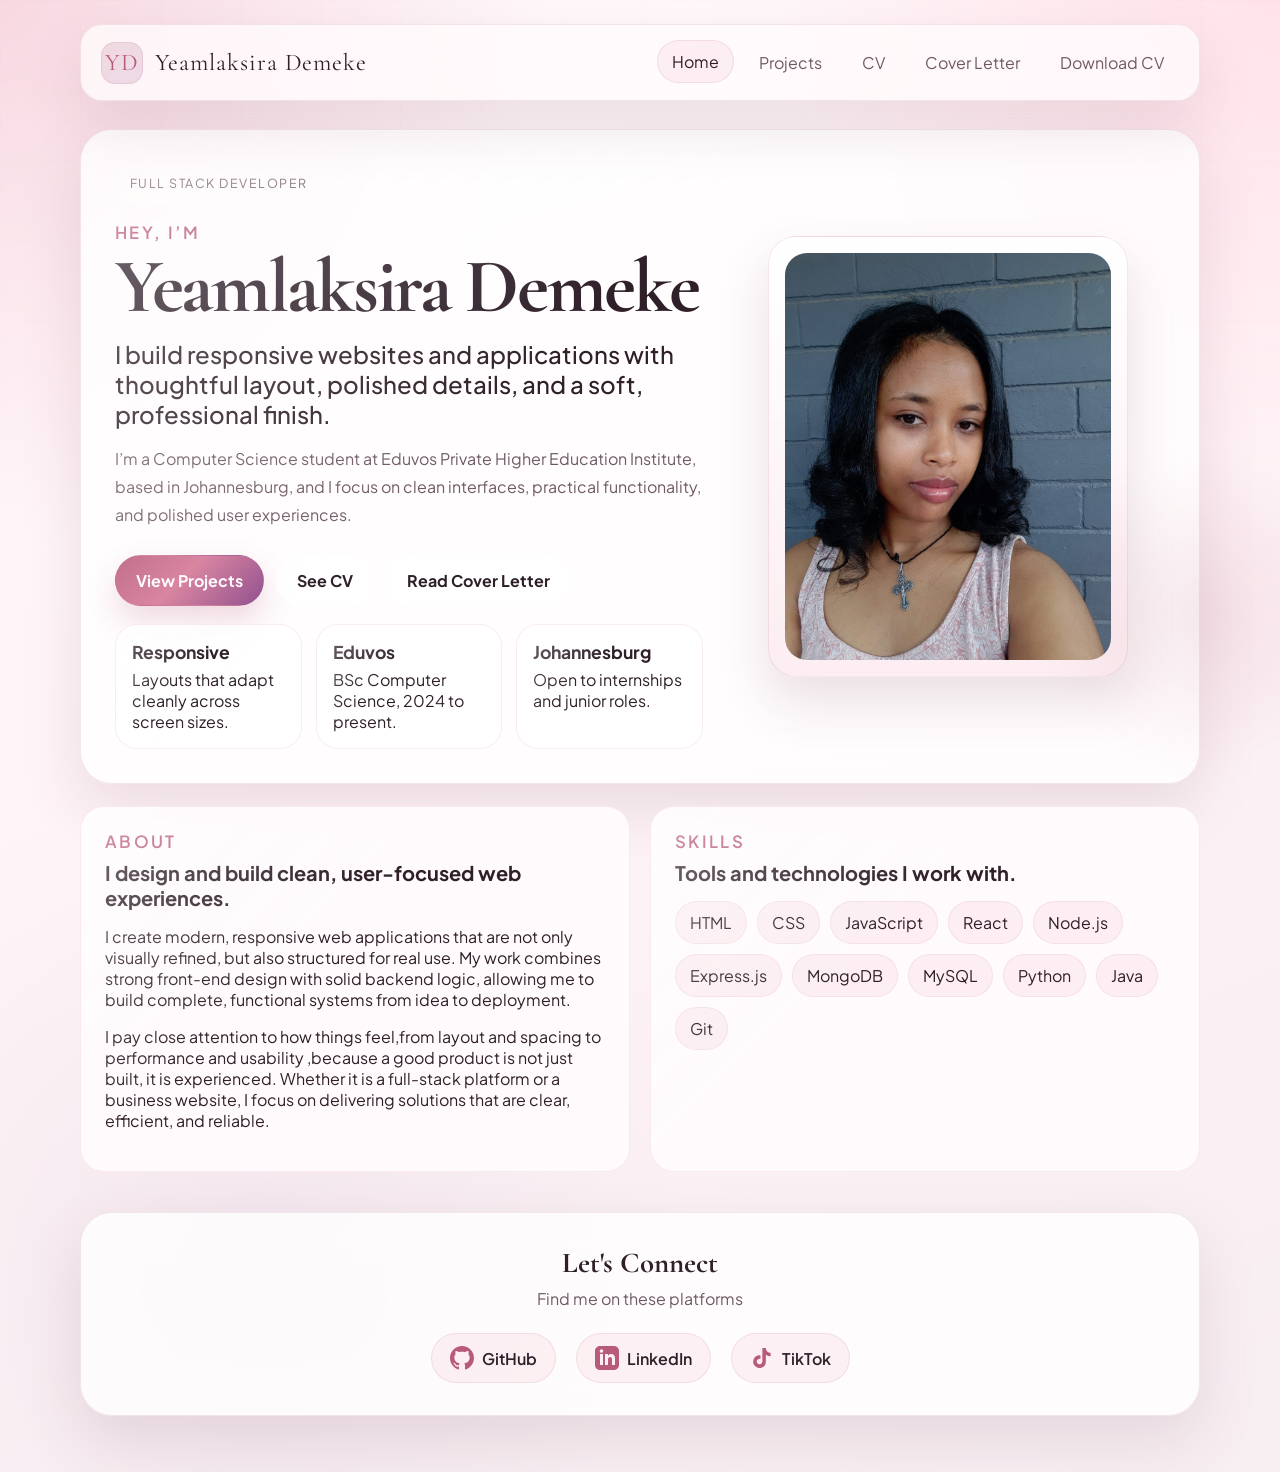
==== index.html @ c6e587d6 "Rename portfolio.html to index.html" ====
<!doctype html>
<html lang="en">
  <head>
    <meta charset="utf-8" />
    <meta name="viewport" content="width=device-width, initial-scale=1" />
    <title>Yeamlaksira Demeke | Portfolio</title>
    <link rel="preconnect" href="https://fonts.googleapis.com" />
    <link rel="preconnect" href="https://fonts.gstatic.com" crossorigin />
    <link
      href="https://fonts.googleapis.com/css2?family=Cormorant+Garamond:wght@500;600;700&family=Plus+Jakarta+Sans:wght@400;500;600;700;800&display=swap"
      rel="stylesheet"
    />
    <link rel="stylesheet" href="style.css" />
  </head>
  <body>
    <div class="page">
      <header class="site-nav">
        <a class="brand" href="portfolio.html">
          <span class="brand-mark">YD</span>
          <span>Yeamlaksira Demeke</span>
        </a>
        <nav aria-label="Primary">
          <ul class="nav-links">
            <li><a class="active" href="portfolio.html">Home</a></li>
            <li><a href="projects.html">Projects</a></li>
            <li><a href="cv.html">CV</a></li>
            <li><a href="coverletter.html">Cover Letter</a></li>
            <li>
              <a href="Yeamlaksira's CV" download>Download CV</a>
            </li>
          </ul>
        </nav>
      </header>

      <main class="hero">
        <section class="hero-copy">
          <p class="eyebrow">Full Stack Developer</p>
          <h2>Hey, I’m</h2>
          <h1>Yeamlaksira Demeke</h1>
          <h3>
            I build responsive websites and applications with thoughtful layout,
            polished details, and a soft, professional finish.
          </h3>
          <p class="lead">
            I’m a Computer Science student at Eduvos Private Higher Education
            Institute, based in Johannesburg, and I focus on clean interfaces,
            practical functionality, and polished user experiences.
          </p>
          <div class="hero-actions">
            <a class="button button-primary" href="projects.html"
              >View Projects</a
            >
            <a class="button button-secondary" href="cv.html">See CV</a>
            <a class="button button-secondary" href="coverletter.html"
              >Read Cover Letter</a
            >
          </div>
          <div class="info-strip" aria-label="Quick facts">
            <div class="info-card">
              <strong>Responsive</strong>
              <span>Layouts that adapt cleanly across screen sizes.</span>
            </div>
            <div class="info-card">
              <strong>Eduvos</strong>
              <span>BSc Computer Science, 2024 to present.</span>
            </div>
            <div class="info-card">
              <strong>Johannesburg</strong>
              <span>Open to internships and junior roles.</span>
            </div>
          </div>
        </section>

        <aside class="hero-visual">
          <div class="portrait-frame">
            <img
              src="mypic.jpeg"
              class="myimag"
              alt="Portrait of Yeamlaksira Demeke"
            />
          </div>
        </aside>
      </main>

      <section class="section-grid" aria-label="Skills and summary">
        <article class="content-card">
          <p class="section-title">About</p>
          <h3>I design and build clean, user-focused web experiences.</h3>
          <p>
            I create modern, responsive web applications that are not only
            visually refined, but also structured for real use. My work combines
            strong front-end design with solid backend logic, allowing me to
            build complete, functional systems from idea to deployment.
          </p>
          <p>
            I pay close attention to how things feel,from layout and spacing to
            performance and usability ,because a good product is not just built,
            it is experienced. Whether it is a full-stack platform or a business
            website, I focus on delivering solutions that are clear, efficient,
            and reliable.
          </p>
        </article>
        <article class="content-card">
          <p class="section-title">Skills</p>
          <h3>Tools and technologies I work with.</h3>
          <ul class="skill-list">
            <li>HTML</li>
            <li>CSS</li>
            <li>JavaScript</li>
            <li>React</li>
            <li>Node.js</li>
            <li>Express.js</li>
            <li>MongoDB</li>
            <li>MySQL</li>
            <li>Python</li>
            <li>Java</li>
            <li>Git</li>
          </ul>
        </article>
      </section>

      <section class="contact-section" aria-label="Contact and social links">
        <div class="contact-header">
          <h2>Let's Connect</h2>
          <p>Find me on these platforms</p>
        </div>
        <div class="social-links">
          <a
            href="https://github.com"
            target="_blank"
            rel="noopener noreferrer"
            title="GitHub"
            class="social-link"
          >
            <svg width="24" height="24" viewBox="0 0 24 24" fill="currentColor">
              <path
                d="M12 0c-6.626 0-12 5.373-12 12 0 5.302 3.438 9.8 8.207 11.387.599.111.793-.261.793-.577v-2.234c-3.338.726-4.033-1.416-4.033-1.416-.546-1.387-1.333-1.756-1.333-1.756-1.089-.745.083-.729.083-.729 1.205.084 1.839 1.237 1.839 1.237 1.07 1.834 2.807 1.304 3.492.997.107-.775.418-1.305.762-1.604-2.665-.305-5.467-1.334-5.467-5.931 0-1.311.469-2.381 1.236-3.221-.124-.303-.535-1.524.117-3.176 0 0 1.008-.322 3.301 1.23.957-.266 1.983-.399 3.003-.404 1.02.005 2.047.138 3.006.404 2.291-1.552 3.297-1.23 3.297-1.23.653 1.653.242 2.874.118 3.176.77.84 1.235 1.911 1.235 3.221 0 4.609-2.807 5.624-5.479 5.921.43.372.823 1.102.823 2.222v 3.293c0 .319.192.694.801.576 4.765-1.589 8.199-6.086 8.199-11.386 0-6.627-5.373-12-12-12z"
              />
            </svg>
            GitHub
          </a>
          <a
            href="https://linkedin.com"
            target="_blank"
            rel="noopener noreferrer"
            title="LinkedIn"
            class="social-link"
          >
            <svg width="24" height="24" viewBox="0 0 24 24" fill="currentColor">
              <path
                d="M19 0h-14c-2.761 0-5 2.239-5 5v14c0 2.761 2.239 5 5 5h14c2.762 0 5-2.239 5-5v-14c0-2.761-2.238-5-5-5zm-11 19h-3v-11h3v11zm-1.5-12.268c-.966 0-1.75-.79-1.75-1.764s.784-1.764 1.75-1.764 1.75.79 1.75 1.764-.783 1.764-1.75 1.764zm13.5 12.268h-3v-5.604c0-3.368-4-3.113-4 0v5.604h-3v-11h3v1.765c1.396-2.586 7-2.777 7 2.476v6.759z"
              />
            </svg>
            LinkedIn
          </a>
          <a
            href="https://tiktok.com"
            target="_blank"
            rel="noopener noreferrer"
            title="TikTok"
            class="social-link"
          >
            <svg width="24" height="24" viewBox="0 0 24 24" fill="currentColor">
              <path
                d="M19.59 6.69a4.83 4.83 0 0 1-3.77-4.25V2h-3.45v13.67a2.89 2.89 0 0 1-5.08 1.61 2.89 2.89 0 0 1 2.31-4.64 2.86 2.86 0 0 1 .88.13V9.4a6.84 6.84 0 0 0-1-.05A6.33 6.33 0 0 0 5 20.1a6.34 6.34 0 0 0 10.86-4.43v-7a8.16 8.16 0 0 0 4.77 1.52v-3.4a4.85 4.85 0 0 1-1.04-.11z"
              />
            </svg>
            TikTok
          </a>
        </div>
      </section>
    </div>
  </body>
</html>
---- style.css ----
:root {
  color-scheme: light;
  --bg: #fff7f8;
  --bg-soft: #fff1f4;
  --surface: rgba(255, 255, 255, 0.78);
  --surface-strong: rgba(255, 251, 252, 0.94);
  --border: rgba(155, 76, 97, 0.12);
  --text: #2e1f29;
  --muted: #6f5965;
  --accent: #b85b7a;
  --accent-strong: #8d4b8b;
  --accent-soft: #f7d5df;
  --shadow: 0 24px 60px rgba(122, 71, 93, 0.14);
}

* {
  box-sizing: border-box;
}

html {
  scroll-behavior: smooth;
}

body {
  margin: 0;
  min-height: 100vh;
  font-family: "Plus Jakarta Sans", "Segoe UI", sans-serif;
  color: var(--text);
  background:
    radial-gradient(
      circle at top left,
      rgba(247, 213, 223, 0.92),
      transparent 28%
    ),
    radial-gradient(
      circle at top right,
      rgba(255, 224, 232, 0.9),
      transparent 26%
    ),
    radial-gradient(
      circle at 20% 85%,
      rgba(186, 154, 190, 0.12),
      transparent 26%
    ),
    linear-gradient(160deg, #fffafc 0%, #fff4f7 38%, #f7eef2 100%);
}

body::before {
  content: "";
  position: fixed;
  inset: 0;
  pointer-events: none;
  background-image:
    linear-gradient(rgba(184, 91, 122, 0.04) 1px, transparent 1px),
    linear-gradient(90deg, rgba(184, 91, 122, 0.04) 1px, transparent 1px);
  background-size: 80px 80px;
  mask-image: linear-gradient(to bottom, rgba(0, 0, 0, 0.85), transparent 92%);
  opacity: 0.45;
}

body::after {
  content: "";
  position: fixed;
  inset: auto -8vw 12vh auto;
  width: 28vw;
  height: 28vw;
  border-radius: 50%;
  background: radial-gradient(
    circle,
    rgba(184, 91, 122, 0.13),
    transparent 64%
  );
  pointer-events: none;
  filter: blur(8px);
}

a {
  color: inherit;
}

img {
  max-width: 100%;
  display: block;
}

.page {
  width: min(1120px, calc(100% - 32px));
  margin: 0 auto;
  padding: 24px 0 56px;
}

.site-nav {
  position: sticky;
  top: 16px;
  z-index: 10;
  display: flex;
  justify-content: space-between;
  align-items: center;
  gap: 18px;
  padding: 16px 20px;
  margin-bottom: 28px;
  border: 1px solid var(--border);
  border-radius: 22px;
  background: rgba(255, 250, 252, 0.8);
  backdrop-filter: blur(20px);
  box-shadow: var(--shadow);
}

.brand {
  display: flex;
  align-items: center;
  gap: 12px;
  text-decoration: none;
  font-family: "Cormorant Garamond", Georgia, serif;
  font-size: 1.5rem;
  letter-spacing: 0.04em;
}

.brand-mark {
  width: 42px;
  height: 42px;
  display: grid;
  place-items: center;
  border-radius: 14px;
  background: linear-gradient(
    135deg,
    rgba(184, 91, 122, 0.18),
    rgba(141, 75, 139, 0.16)
  );
  border: 1px solid var(--border);
  color: var(--accent);
}

.nav-links {
  display: flex;
  flex-wrap: wrap;
  justify-content: flex-end;
  gap: 10px;
  margin: 0;
  padding: 0;
  list-style: none;
}

.nav-links a {
  display: inline-flex;
  align-items: center;
  gap: 8px;
  padding: 10px 14px;
  border-radius: 999px;
  text-decoration: none;
  color: var(--muted);
  border: 1px solid transparent;
  transition:
    transform 0.2s ease,
    border-color 0.2s ease,
    background 0.2s ease,
    color 0.2s ease;
}

.nav-links a:hover,
.nav-links a:focus-visible,
.nav-links a.active {
  color: var(--text);
  border-color: rgba(184, 91, 122, 0.14);
  background: rgba(247, 213, 223, 0.32);
  transform: translateY(-1px);
}

.hero,
.document-shell,
.projects-shell {
  border: 1px solid var(--border);
  border-radius: 32px;
  background: var(--surface);
  box-shadow: var(--shadow);
  backdrop-filter: blur(20px);
}

.hero,
.document-shell,
.projects-shell,
.content-card,
.project-card,
.letter-card,
.info-card {
  position: relative;
  overflow: hidden;
}

.hero::before,
.document-shell::before,
.projects-shell::before,
.content-card::before,
.project-card::before,
.letter-card::before,
.info-card::before {
  content: "";
  position: absolute;
  inset: 0;
  background: linear-gradient(
    135deg,
    rgba(255, 255, 255, 0.36),
    transparent 40%
  );
  pointer-events: none;
}

.hero {
  display: grid;
  grid-template-columns: minmax(0, 1.15fr) minmax(280px, 0.85fr);
  gap: 28px;
  align-items: center;
  padding: 34px;
}

.eyebrow {
  display: inline-flex;
  align-items: center;
  gap: 10px;
  padding: 8px 14px;
  margin: 0 0 18px;
  border-radius: 999px;
  color: var(--muted);
  background: rgba(255, 255, 255, 0.04);
  border: 1px solid rgba(255, 255, 255, 0.08);
  text-transform: uppercase;
  letter-spacing: 0.12em;
  font-size: 0.78rem;
}

.hero h1,
.page-title {
  margin: 0;
  font-family: "Cormorant Garamond", Georgia, serif;
  font-size: clamp(3rem, 6vw, 5.8rem);
  line-height: 0.94;
  letter-spacing: -0.03em;
}

.hero h2,
.section-title {
  margin: 0 0 8px;
  font-size: 1.05rem;
  color: var(--accent);
  font-weight: 600;
  text-transform: uppercase;
  letter-spacing: 0.14em;
}

.hero p,
.lead,
.document-shell p,
.project-card p {
  color: var(--muted);
  line-height: 1.75;
}

.hero-copy {
  max-width: 640px;
}

.hero-copy h3 {
  margin: 16px 0 0;
  font-size: clamp(1.2rem, 2vw, 1.5rem);
  font-weight: 500;
  color: var(--text);
}

.hero-actions {
  display: flex;
  flex-wrap: wrap;
  gap: 12px;
  margin-top: 26px;
}

.button,
.hero-actions a,
.hero-actions button,
.link-button {
  display: inline-flex;
  align-items: center;
  justify-content: center;
  gap: 10px;
  padding: 14px 20px;
  border-radius: 999px;
  border: 1px solid transparent;
  text-decoration: none;
  cursor: pointer;
  font: inherit;
  font-weight: 700;
  transition:
    transform 0.2s ease,
    box-shadow 0.2s ease,
    border-color 0.2s ease,
    background 0.2s ease;
}

.button-primary {
  color: #fffafc;
  background: linear-gradient(135deg, #b85b7a, #d67b99 45%, #8d4b8b);
  box-shadow: 0 14px 30px rgba(184, 91, 122, 0.24);
}

.button-secondary {
  color: var(--text);
  background: rgba(255, 255, 255, 0.66);
  border-color: rgba(184, 91, 122, 0.12);
}

.button:hover,
.button:focus-visible,
.hero-actions a:hover,
.hero-actions a:focus-visible,
.link-button:hover,
.link-button:focus-visible {
  transform: translateY(-2px);
}

.hero-visual {
  position: relative;
  display: grid;
  place-items: center;
  padding: 18px;
}

.portrait-frame {
  width: min(100%, 360px);
  padding: 16px;
  border-radius: 28px;
  background: linear-gradient(
    180deg,
    rgba(255, 255, 255, 0.8),
    rgba(247, 213, 223, 0.4)
  );
  border: 1px solid rgba(184, 91, 122, 0.14);
  box-shadow: 0 24px 50px rgba(122, 71, 93, 0.16);
}

.portrait-frame img {
  width: 100%;
  aspect-ratio: 4 / 5;
  object-fit: cover;
  border-radius: 22px;
}

.info-strip {
  display: grid;
  grid-template-columns: repeat(3, minmax(0, 1fr));
  gap: 14px;
  margin-top: 18px;
}

.info-card {
  padding: 16px;
  border-radius: 22px;
  background: rgba(255, 255, 255, 0.72);
  border: 1px solid rgba(184, 91, 122, 0.1);
}

.info-card strong {
  display: block;
  margin-bottom: 6px;
  font-size: 1.1rem;
}

.section-grid {
  display: grid;
  grid-template-columns: repeat(2, minmax(0, 1fr));
  gap: 20px;
  margin-top: 22px;
}

.content-card,
.project-card,
.letter-card {
  padding: 24px;
  border-radius: 24px;
  background: var(--surface-strong);
  border: 1px solid rgba(184, 91, 122, 0.1);
}

.content-card h3,
.project-card h3,
.letter-card h3 {
  margin: 0 0 10px;
  font-size: 1.25rem;
}

.skill-list,
.project-tags,
.contact-list {
  display: flex;
  flex-wrap: wrap;
  gap: 10px;
  margin: 16px 0 0;
  padding: 0;
  list-style: none;
}

.skill-list li,
.project-tags span,
.contact-list li {
  padding: 10px 14px;
  border-radius: 999px;
  background: rgba(247, 213, 223, 0.34);
  border: 1px solid rgba(184, 91, 122, 0.1);
  color: var(--text);
}

.document-shell {
  padding: 36px;
}

.document-header {
  display: flex;
  flex-wrap: wrap;
  justify-content: space-between;
  gap: 18px;
  margin-bottom: 22px;
  padding-bottom: 22px;
  border-bottom: 1px solid rgba(184, 91, 122, 0.1);
}

.document-header .page-title {
  font-size: clamp(2.6rem, 5vw, 4.6rem);
}

.section-block + .section-block {
  margin-top: 24px;
}

.document-shell h2 {
  margin: 0 0 12px;
  font-size: 1.3rem;
}

.timeline,
.project-grid {
  display: grid;
  gap: 18px;
}

.timeline {
  grid-template-columns: repeat(2, minmax(0, 1fr));
}

.project-grid {
  grid-template-columns: repeat(3, minmax(0, 1fr));
}

.project-card {
  min-height: 220px;
}

.project-card .meta {
  display: inline-flex;
  margin-bottom: 14px;
  padding: 8px 12px;
  border-radius: 999px;
  background: rgba(184, 91, 122, 0.12);
  color: var(--accent-strong);
  font-size: 0.82rem;
  letter-spacing: 0.08em;
  text-transform: uppercase;
}

.letter-card {
  max-width: 820px;
  margin: 0 auto;
}

.letter-card p {
  margin-top: 0;
}

.signature {
  margin-top: 26px;
  color: var(--text);
  font-weight: 700;
}

.footer-note {
  margin-top: 22px;
  text-align: center;
  color: rgba(111, 89, 101, 0.82);
  font-size: 0.95rem;
}

.hero-copy .lead {
  max-width: 58ch;
}

.intro-grid {
  display: grid;
  grid-template-columns: repeat(3, minmax(0, 1fr));
  gap: 16px;
}

.soft-accent {
  color: var(--accent-strong);
}

.contact-section {
  margin-top: 40px;
  padding: 32px;
  border: 1px solid var(--border);
  border-radius: 32px;
  background: var(--surface);
  box-shadow: var(--shadow);
  backdrop-filter: blur(20px);
  text-align: center;
}

.contact-header {
  margin-bottom: 24px;
}

.contact-header h2 {
  margin: 0 0 8px;
  font-size: 1.8rem;
  font-family: "Cormorant Garamond", Georgia, serif;
}

.contact-header p {
  margin: 0;
  color: var(--muted);
  font-size: 1rem;
}

.social-links {
  display: flex;
  justify-content: center;
  gap: 20px;
  flex-wrap: wrap;
}

.social-link {
  display: inline-flex;
  align-items: center;
  gap: 8px;
  padding: 12px 18px;
  border-radius: 999px;
  background: rgba(247, 213, 223, 0.32);
  border: 1px solid rgba(184, 91, 122, 0.14);
  text-decoration: none;
  color: var(--text);
  font-weight: 600;
  transition: all 0.2s ease;
}

.social-link:hover,
.social-link:focus-visible {
  background: rgba(184, 91, 122, 0.18);
  border-color: rgba(184, 91, 122, 0.3);
  transform: translateY(-2px);
  box-shadow: 0 8px 16px rgba(184, 91, 122, 0.15);
}

.social-link svg {
  width: 24px;
  height: 24px;
  color: var(--accent);
}

@media (max-width: 920px) {
  .hero,
  .section-grid,
  .timeline,
  .project-grid {
    grid-template-columns: 1fr;
  }

  .site-nav {
    position: static;
  }

  .document-shell,
  .hero {
    padding: 22px;
  }

  .info-strip {
    grid-template-columns: 1fr;
  }
}

@media (max-width: 640px) {
  .page {
    width: min(100% - 20px, 1120px);
    padding-top: 14px;
  }

  .site-nav {
    padding: 14px;
  }

  .nav-links {
    justify-content: flex-start;
  }

  .hero h1,
  .page-title {
    font-size: clamp(2.5rem, 14vw, 4rem);
  }

  .nav-links a {
    padding: 9px 12px;
  }
}
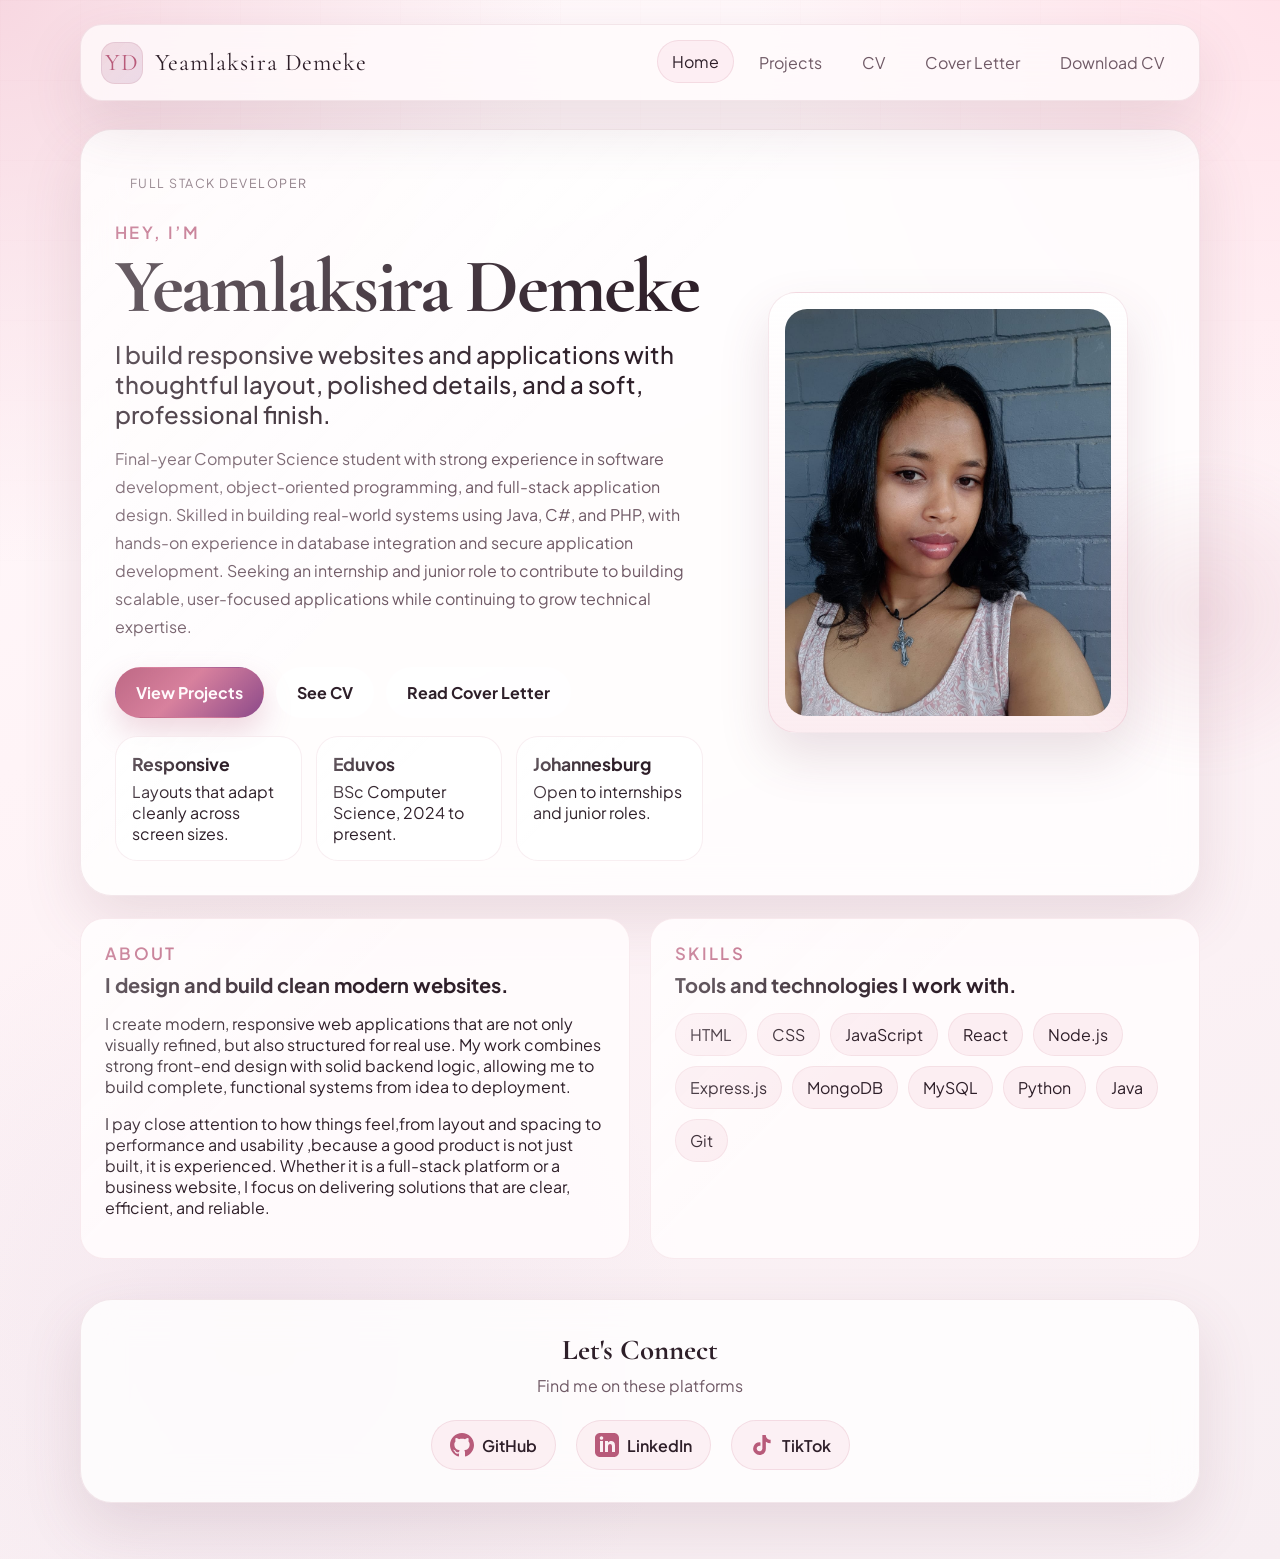
==== commit aa0b38ae: "updates" ====
--- a/index.html
+++ b/index.html
@@ -42,9 +42,12 @@
             polished details, and a soft, professional finish.
           </h3>
           <p class="lead">
-            I’m a Computer Science student at Eduvos Private Higher Education
-            Institute, based in Johannesburg, and I focus on clean interfaces,
-            practical functionality, and polished user experiences.
+           Final-year Computer Science student with strong experience in software 
+development, object-oriented programming, and full-stack application design. 
+Skilled in building real-world systems using Java, C#, and PHP, with hands-on 
+experience in database integration and secure application development. Seeking 
+an internship and junior role to contribute to building scalable, user-focused applications 
+while continuing to grow technical expertise.
           </p>
           <div class="hero-actions">
             <a class="button button-primary" href="projects.html"
@@ -85,7 +88,7 @@
       <section class="section-grid" aria-label="Skills and summary">
         <article class="content-card">
           <p class="section-title">About</p>
-          <h3>I design and build clean, user-focused web experiences.</h3>
+          <h3>I design and build clean modern websites.</h3>
           <p>
             I create modern, responsive web applications that are not only
             visually refined, but also structured for real use. My work combines
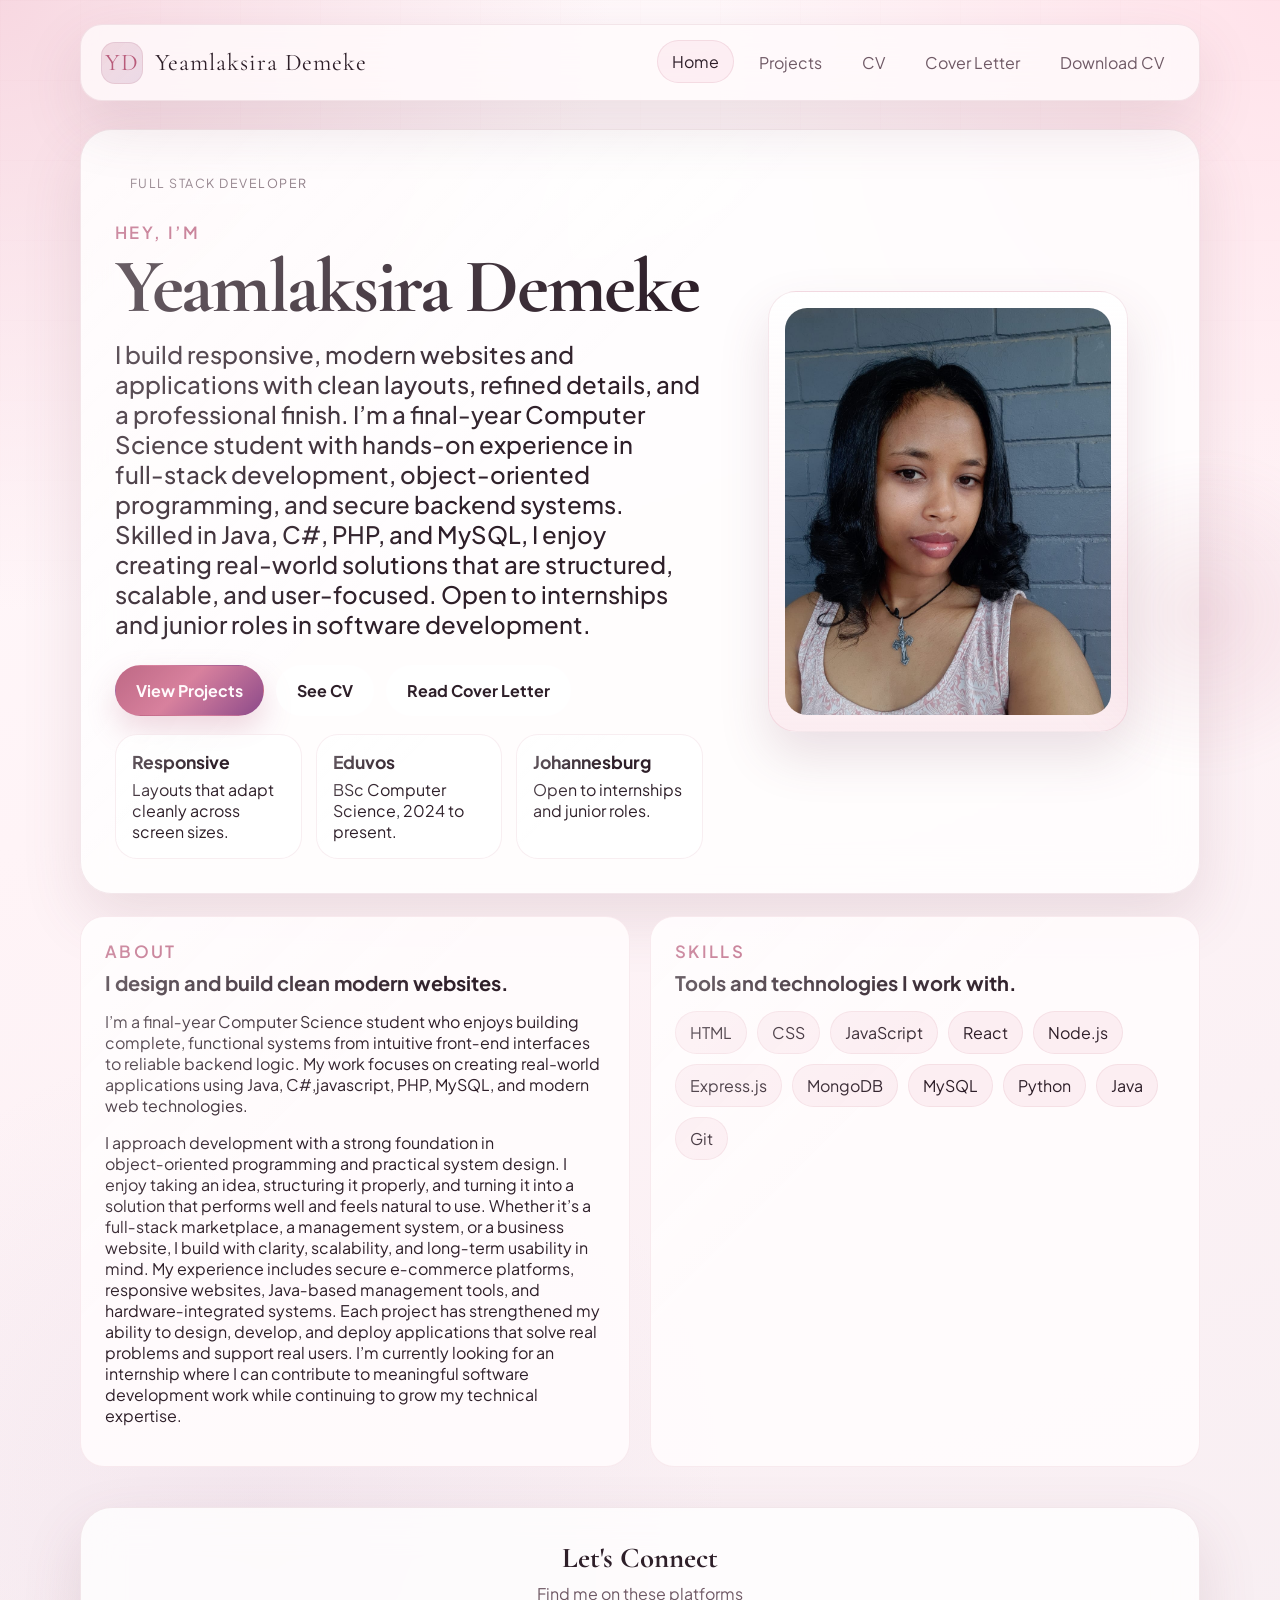
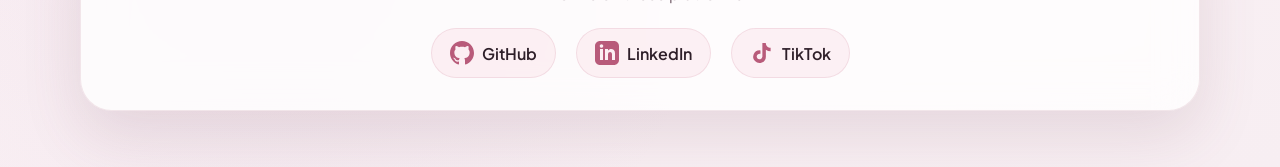
==== commit b5087f46: "updates" ====
--- a/index.html
+++ b/index.html
@@ -38,16 +38,12 @@
           <h2>Hey, I’m</h2>
           <h1>Yeamlaksira Demeke</h1>
           <h3>
-            I build responsive websites and applications with thoughtful layout,
-            polished details, and a soft, professional finish.
+           I build responsive, modern websites and applications with clean layouts, refined details, and a professional finish.
+I’m a final‑year Computer Science student with hands‑on experience in full‑stack development, object‑oriented programming, and secure backend systems. Skilled in Java, C#, PHP, and MySQL, I enjoy creating real-world solutions that are structured, scalable, and user‑focused.
+Open to internships and junior roles in software development.
           </h3>
           <p class="lead">
-           Final-year Computer Science student with strong experience in software 
-development, object-oriented programming, and full-stack application design. 
-Skilled in building real-world systems using Java, C#, and PHP, with hands-on 
-experience in database integration and secure application development. Seeking 
-an internship and junior role to contribute to building scalable, user-focused applications 
-while continuing to grow technical expertise.
+          
           </p>
           <div class="hero-actions">
             <a class="button button-primary" href="projects.html"
@@ -90,17 +86,15 @@
           <p class="section-title">About</p>
           <h3>I design and build clean modern websites.</h3>
           <p>
-            I create modern, responsive web applications that are not only
-            visually refined, but also structured for real use. My work combines
-            strong front-end design with solid backend logic, allowing me to
-            build complete, functional systems from idea to deployment.
+           I’m a final‑year Computer Science student who enjoys building complete, functional systems from intuitive
+            front‑end interfaces to reliable backend logic. My work focuses on creating real-world applications using Java, C#,javascript, PHP, MySQL, and modern web technologies.
           </p>
           <p>
-            I pay close attention to how things feel,from layout and spacing to
-            performance and usability ,because a good product is not just built,
-            it is experienced. Whether it is a full-stack platform or a business
-            website, I focus on delivering solutions that are clear, efficient,
-            and reliable.
+            I approach development with a strong foundation in object‑oriented programming and practical system design. I enjoy taking an idea, structuring it properly, and turning it into a solution that performs well and feels natural to use. Whether it’s a full‑stack marketplace, a management system, or a business website, I build with clarity, scalability, and long‑term usability in mind.
+
+My experience includes secure e‑commerce platforms, responsive websites, Java‑based management tools, and hardware‑integrated systems. Each project has strengthened my ability to design, develop, and deploy applications that solve real problems and support real users.
+
+I’m currently looking for an internship where I can contribute to meaningful software development work while continuing to grow my technical expertise.
           </p>
         </article>
         <article class="content-card">
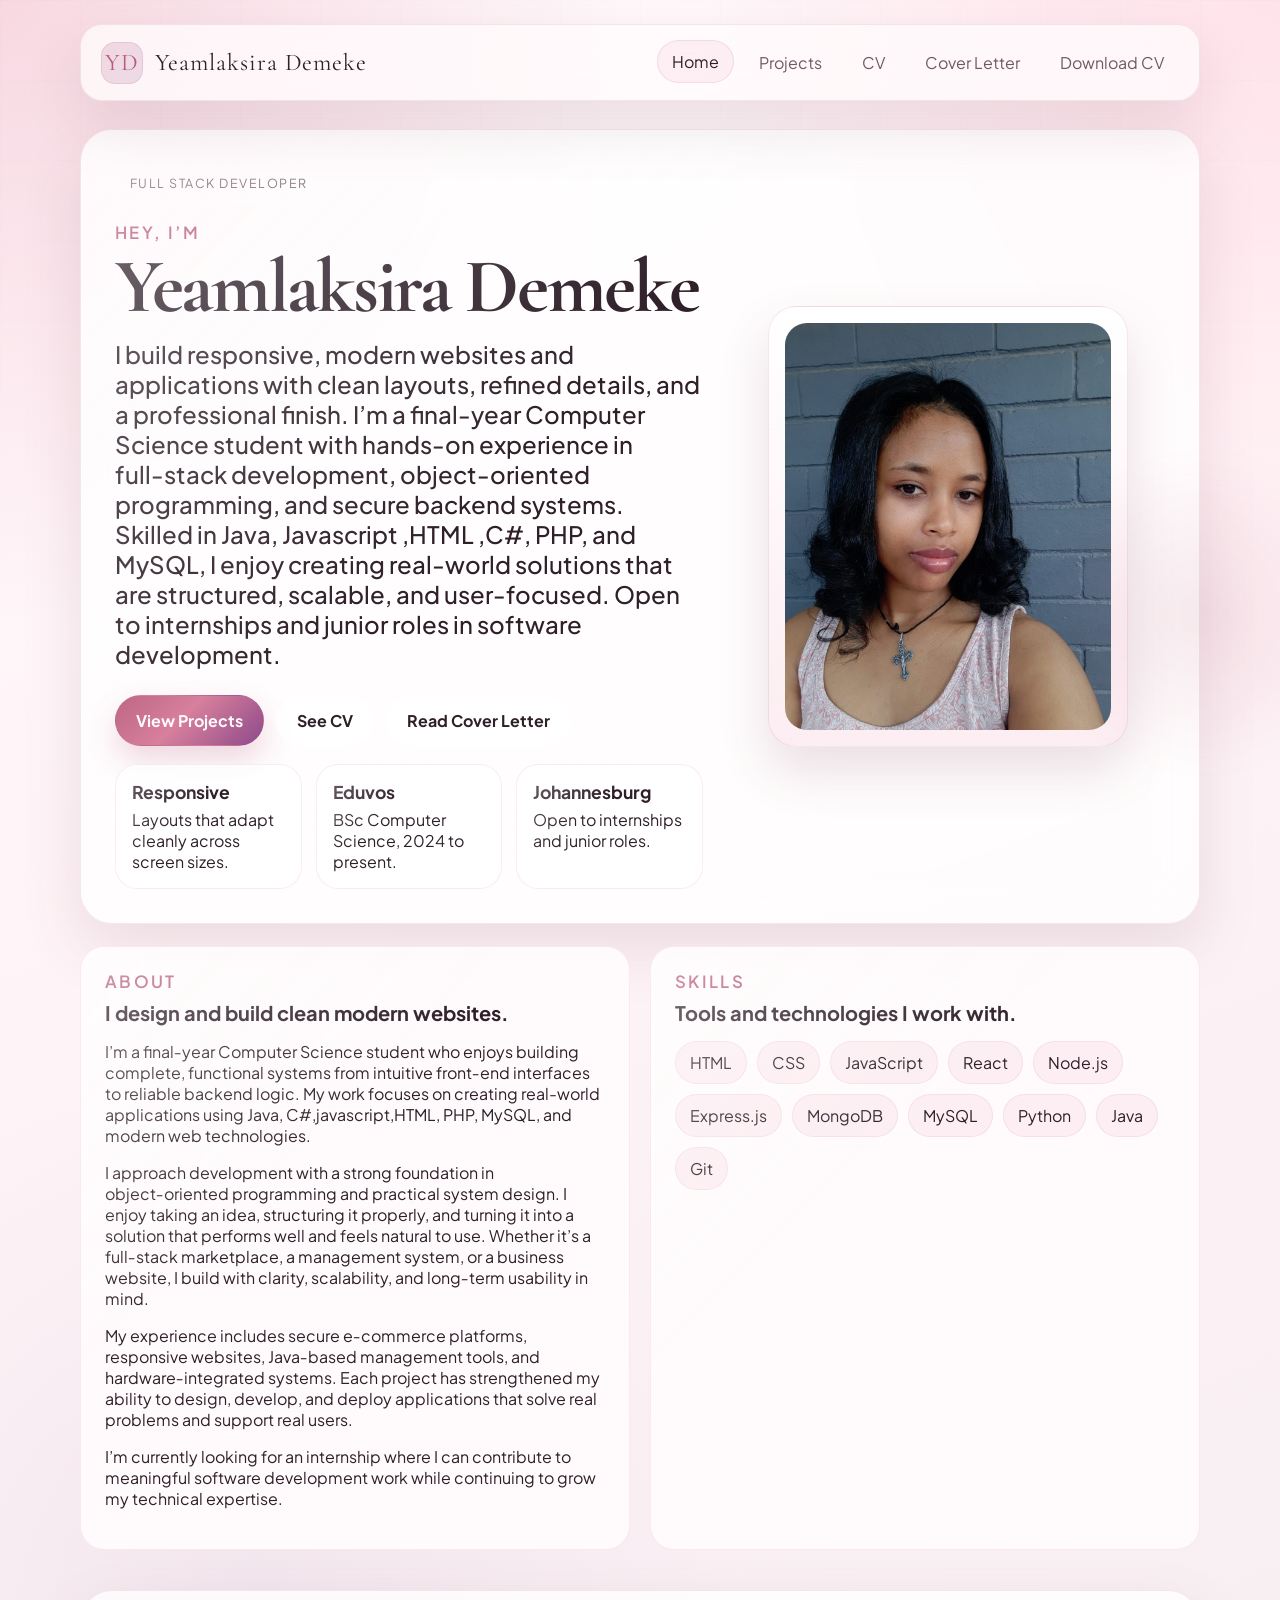
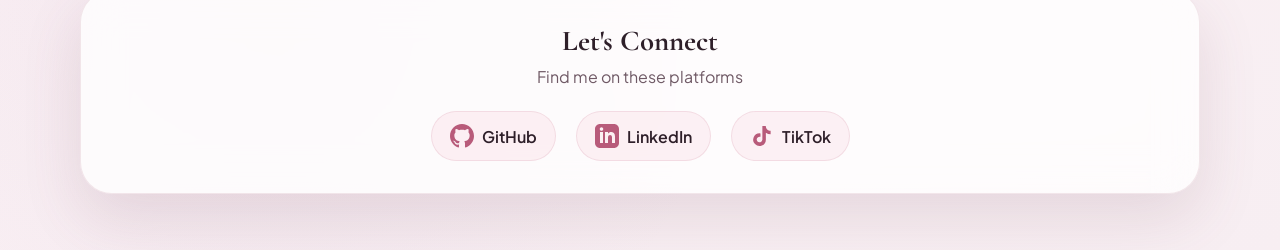
==== commit f122ffb2: "Enhance skills and experience sections in index.html Updated skills section to include 'Javascript' " ====
--- a/index.html
+++ b/index.html
@@ -39,7 +39,7 @@
           <h1>Yeamlaksira Demeke</h1>
           <h3>
            I build responsive, modern websites and applications with clean layouts, refined details, and a professional finish.
-I’m a final‑year Computer Science student with hands‑on experience in full‑stack development, object‑oriented programming, and secure backend systems. Skilled in Java, C#, PHP, and MySQL, I enjoy creating real-world solutions that are structured, scalable, and user‑focused.
+I’m a final‑year Computer Science student with hands‑on experience in full‑stack development, object‑oriented programming, and secure backend systems. Skilled in Java, Javascript ,HTML ,C#, PHP, and MySQL, I enjoy creating real-world solutions that are structured, scalable, and user‑focused.
 Open to internships and junior roles in software development.
           </h3>
           <p class="lead">
@@ -87,12 +87,12 @@
           <h3>I design and build clean modern websites.</h3>
           <p>
            I’m a final‑year Computer Science student who enjoys building complete, functional systems from intuitive
-            front‑end interfaces to reliable backend logic. My work focuses on creating real-world applications using Java, C#,javascript, PHP, MySQL, and modern web technologies.
+            front‑end interfaces to reliable backend logic. My work focuses on creating real-world applications using Java, C#,javascript,HTML, PHP, MySQL, and modern web technologies.
           </p>
           <p>
             I approach development with a strong foundation in object‑oriented programming and practical system design. I enjoy taking an idea, structuring it properly, and turning it into a solution that performs well and feels natural to use. Whether it’s a full‑stack marketplace, a management system, or a business website, I build with clarity, scalability, and long‑term usability in mind.
 
-My experience includes secure e‑commerce platforms, responsive websites, Java‑based management tools, and hardware‑integrated systems. Each project has strengthened my ability to design, develop, and deploy applications that solve real problems and support real users.
+<p>My experience includes secure e‑commerce platforms, responsive websites, Java‑based management tools, and hardware‑integrated systems. Each project has strengthened my ability to design, develop, and deploy applications that solve real problems and support real users.</p>
 
 I’m currently looking for an internship where I can contribute to meaningful software development work while continuing to grow my technical expertise.
           </p>
